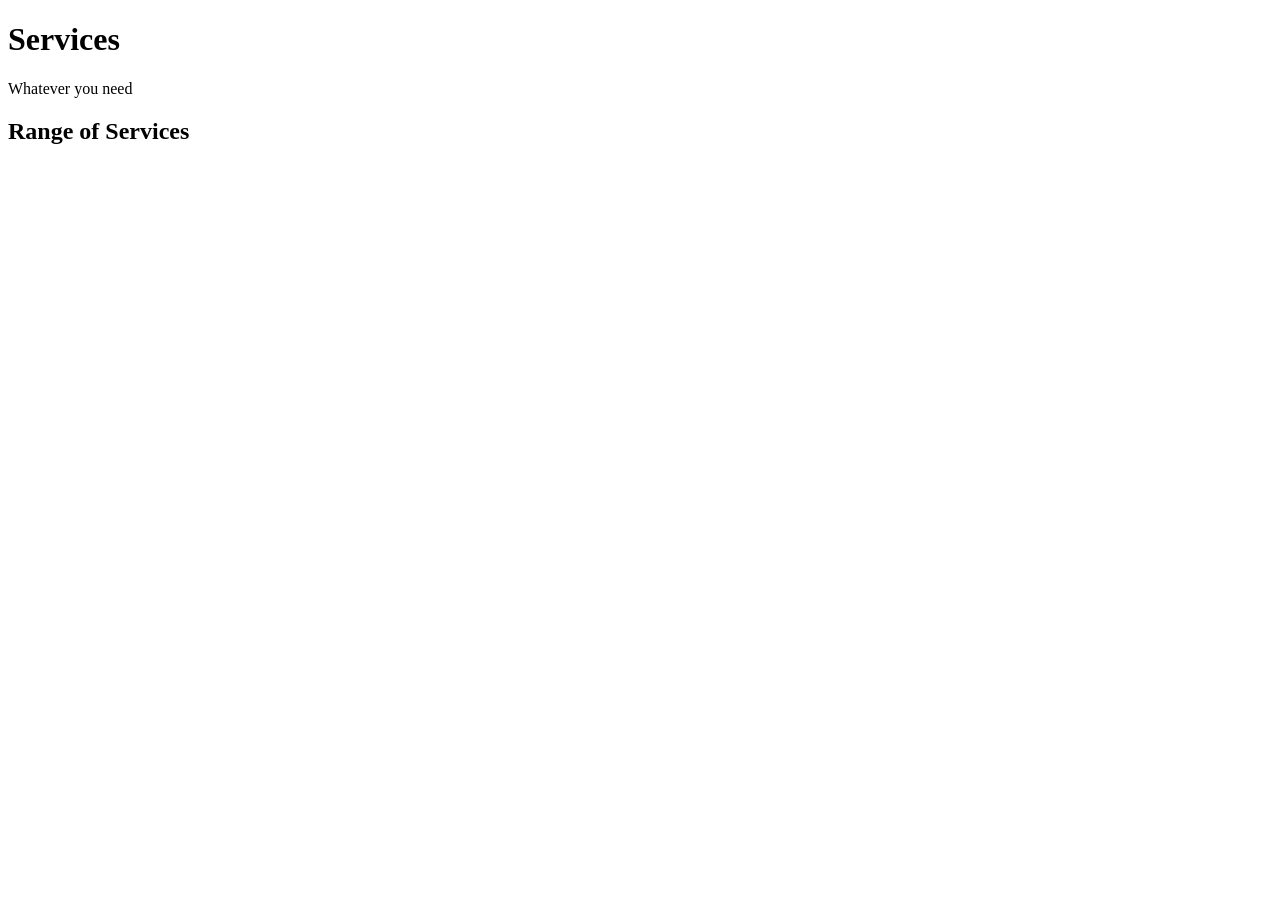
==== services.html @ 02836bbc "Add services.html for barbershop services page" ====
<!DOCTYPE html>
<html lang="en">
<head>
    <meta charset="UTF-8">
    <meta name="viewport" content="width=device-width, initial-scale=1.0">
    <title>Barbershop - Services</title>
    <link rel="stylesheet" href="css/global.css">
    <link rel="stylesheet" href="css/services.css">
</head>
<body>
    <header class="app-header">
        <h1>Services</h1>
        <p>Whatever you need</p>
        <h2>Range of Services</h2>
    </header>

    <!-- JS will dynamically inject the categories and cards here -->
    <main id="catalog-container" class="services-wrapper"></main>

    <!-- Utility loaded first, then the renderer -->
    <script src="js/whatsapp.js"></script>
    <script src="js/services.js"></script>
</body>
</html>
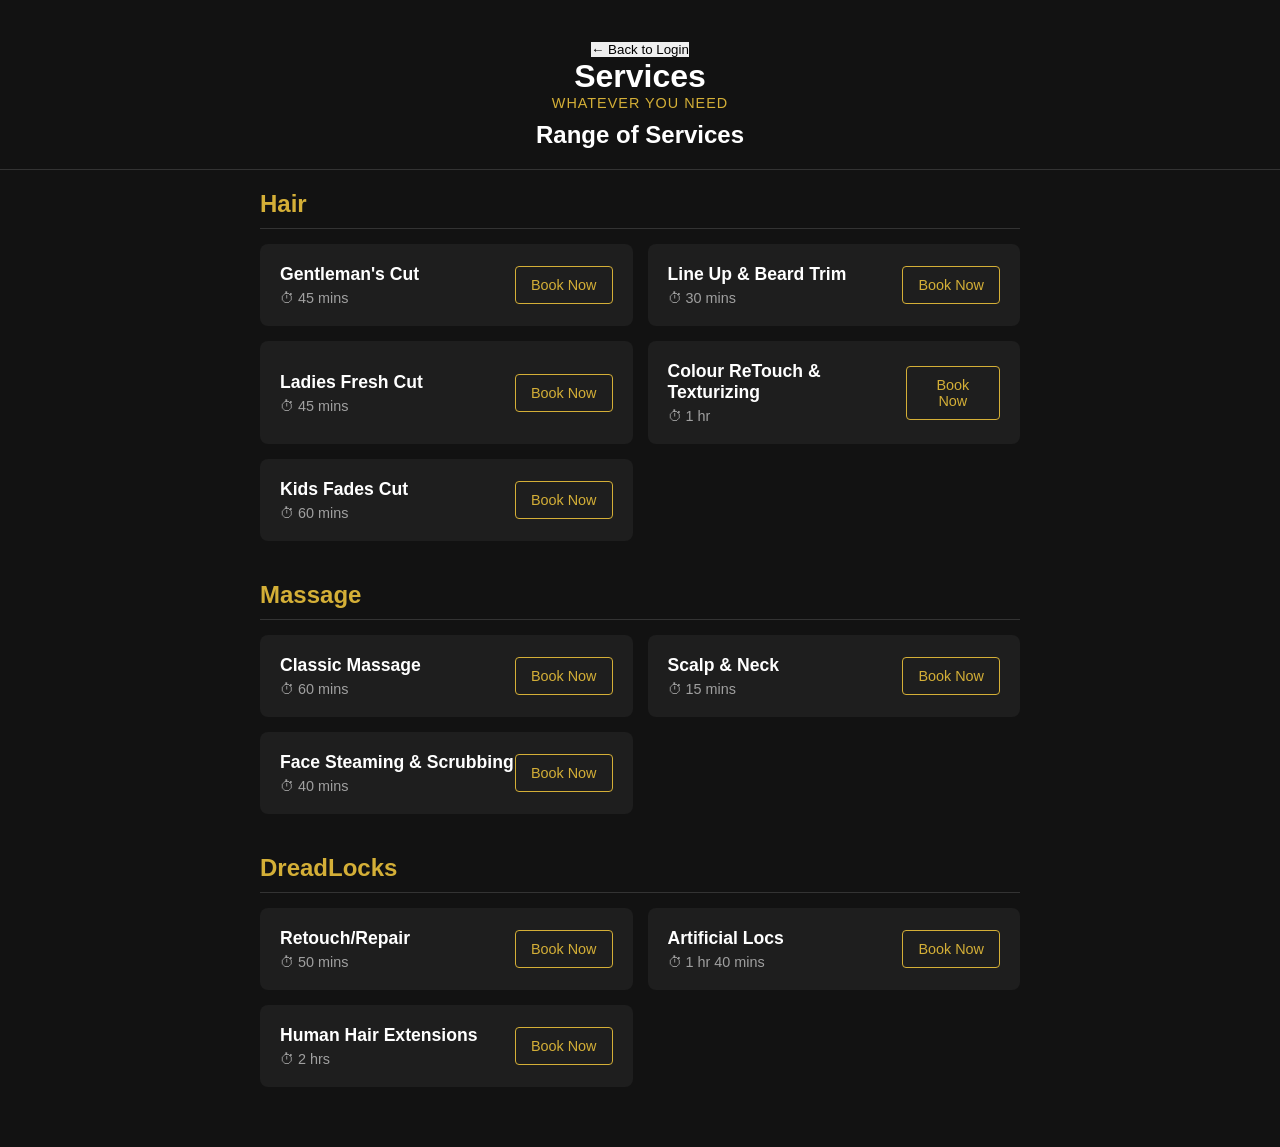
==== commit 045ecce3: "Add back navigation button to services.html Added a back navigation button to the services page." ====
--- a/services.html
+++ b/services.html
@@ -9,6 +9,12 @@
 </head>
 <body>
     <header class="app-header">
+        <!-- New Back Navigation -->
+        <nav class="top-nav">
+            <button id="back-btn" class="back-btn" onclick="window.location.href='index.html'">
+                &#8592; Back to Login
+            </button>
+        </nav>
         <h1>Services</h1>
         <p>Whatever you need</p>
         <h2>Range of Services</h2>
--- a/css/global.css
+++ b/css/global.css
@@ -0,0 +1,27 @@
+:root {
+    --bg-color: #121212;
+    --card-bg: #1e1e1e;
+    --text-primary: #ffffff;
+    --text-secondary: #a0a0a0;
+    --accent: #d4af37; /* Gold accent */
+    --font-stack: 'Helvetica Neue', Arial, sans-serif;
+}
+
+* {
+    box-sizing: border-box;
+    margin: 0;
+    padding: 0;
+}
+
+body {
+    background-color: var(--bg-color);
+    color: var(--text-primary);
+    font-family: var(--font-stack);
+    -webkit-font-smoothing: antialiased;
+}
+
+button {
+    cursor: pointer;
+    font-family: var(--font-stack);
+    border: none;
+}
--- a/css/services.css
+++ b/css/services.css
@@ -0,0 +1,78 @@
+.app-header {
+    text-align: center;
+    padding: 40px 20px 20px;
+    border-bottom: 1px solid #333;
+}
+
+.app-header p {
+    color: var(--accent);
+    font-size: 0.9rem;
+    text-transform: uppercase;
+    letter-spacing: 1px;
+    margin-bottom: 10px;
+}
+
+.services-wrapper {
+    padding: 20px;
+    max-width: 800px;
+    margin: 0 auto;
+}
+
+.category-section {
+    margin-bottom: 40px;
+}
+
+.category-title {
+    color: var(--accent);
+    margin-bottom: 15px;
+    font-size: 1.5rem;
+    border-bottom: 1px solid #333;
+    padding-bottom: 10px;
+}
+
+.card-grid {
+    display: grid;
+    grid-template-columns: 1fr;
+    gap: 15px;
+}
+
+.service-card {
+    background-color: var(--card-bg);
+    padding: 20px;
+    border-radius: 8px;
+    display: flex;
+    justify-content: space-between;
+    align-items: center;
+}
+
+.card-content h3 {
+    font-size: 1.1rem;
+    margin-bottom: 5px;
+}
+
+.duration {
+    color: var(--text-secondary);
+    font-size: 0.9rem;
+}
+
+.book-btn {
+    padding: 10px 15px;
+    background-color: transparent;
+    color: var(--accent);
+    border: 1px solid var(--accent);
+    border-radius: 4px;
+    font-size: 0.9rem;
+    transition: background-color 0.2s, color 0.2s;
+}
+
+.book-btn:active {
+    background-color: var(--accent);
+    color: #000;
+}
+
+/* Tablet/Desktop breakpoint */
+@media (min-width: 600px) {
+    .card-grid {
+        grid-template-columns: repeat(2, 1fr);
+    }
+}
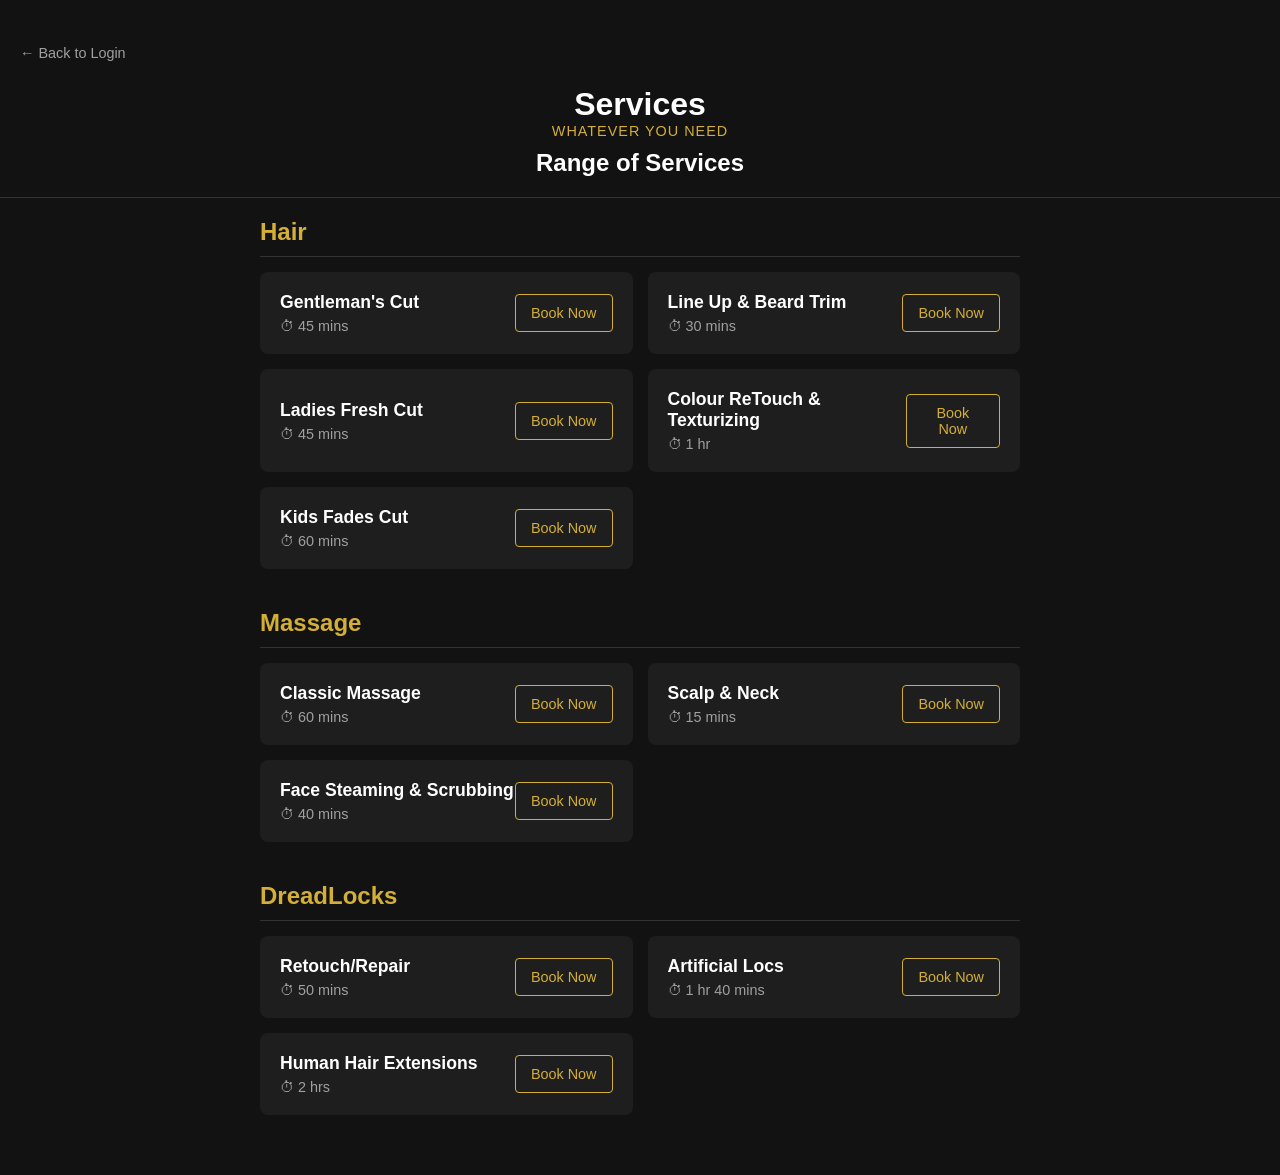
==== commit 735da5fc: "Enhance services.html with service worker and meta tags Added service worker registration and meta t" ====
--- a/services.html
+++ b/services.html
@@ -4,6 +4,9 @@
     <meta charset="UTF-8">
     <meta name="viewport" content="width=device-width, initial-scale=1.0">
     <title>Barbershop - Services</title>
+    <link rel="manifest" href="manifest.json">
+    <meta name="theme-color" content="#D1232A">
+    <link rel="apple-touch-icon" href="assets/images/man.png">
     <link rel="stylesheet" href="css/global.css">
     <link rel="stylesheet" href="css/services.css">
 </head>
@@ -26,5 +29,12 @@
     <!-- Utility loaded first, then the renderer -->
     <script src="js/whatsapp.js"></script>
     <script src="js/services.js"></script>
+    <script>
+        if ('serviceWorker' in navigator) {
+            window.addEventListener('load', () => {
+                navigator.serviceWorker.register('./sw.js');
+            });
+        }
+    </script>
 </body>
 </html>
--- a/css/global.css
+++ b/css/global.css
@@ -1,10 +1,16 @@
 :root {
-    --bg-color: #121212;
+    --bg-color: #121212; 
+    --brand-black: #111111;
+    --brand-white: #f8f9fa;
+    --pole-red: #D1232A;    
+    --pole-blue: #21448C;   
+    --wall-gray: #8a8d91;
     --card-bg: #1e1e1e;
     --text-primary: #ffffff;
     --text-secondary: #a0a0a0;
     --accent: #d4af37; /* Gold accent */
     --font-stack: 'Helvetica Neue', Arial, sans-serif;
+    */
 }
 
 * {
--- a/css/services.css
+++ b/css/services.css
@@ -76,3 +76,27 @@
         grid-template-columns: repeat(2, 1fr);
     }
 }
+
+/* Top Navigation & Back Button Styles */
+.top-nav {
+    display: flex;
+    justify-content: flex-start;
+    width: 100%;
+    margin-bottom: 20px;
+}
+
+.back-btn {
+    background: transparent;
+    color: var(--text-secondary);
+    border: none;
+    font-size: 0.9rem;
+    display: flex;
+    align-items: center;
+    gap: 5px;
+    padding: 5px 0;
+    transition: color 0.2s;
+}
+
+.back-btn:active, .back-btn:hover {
+    color: var(--text-primary);
+}
